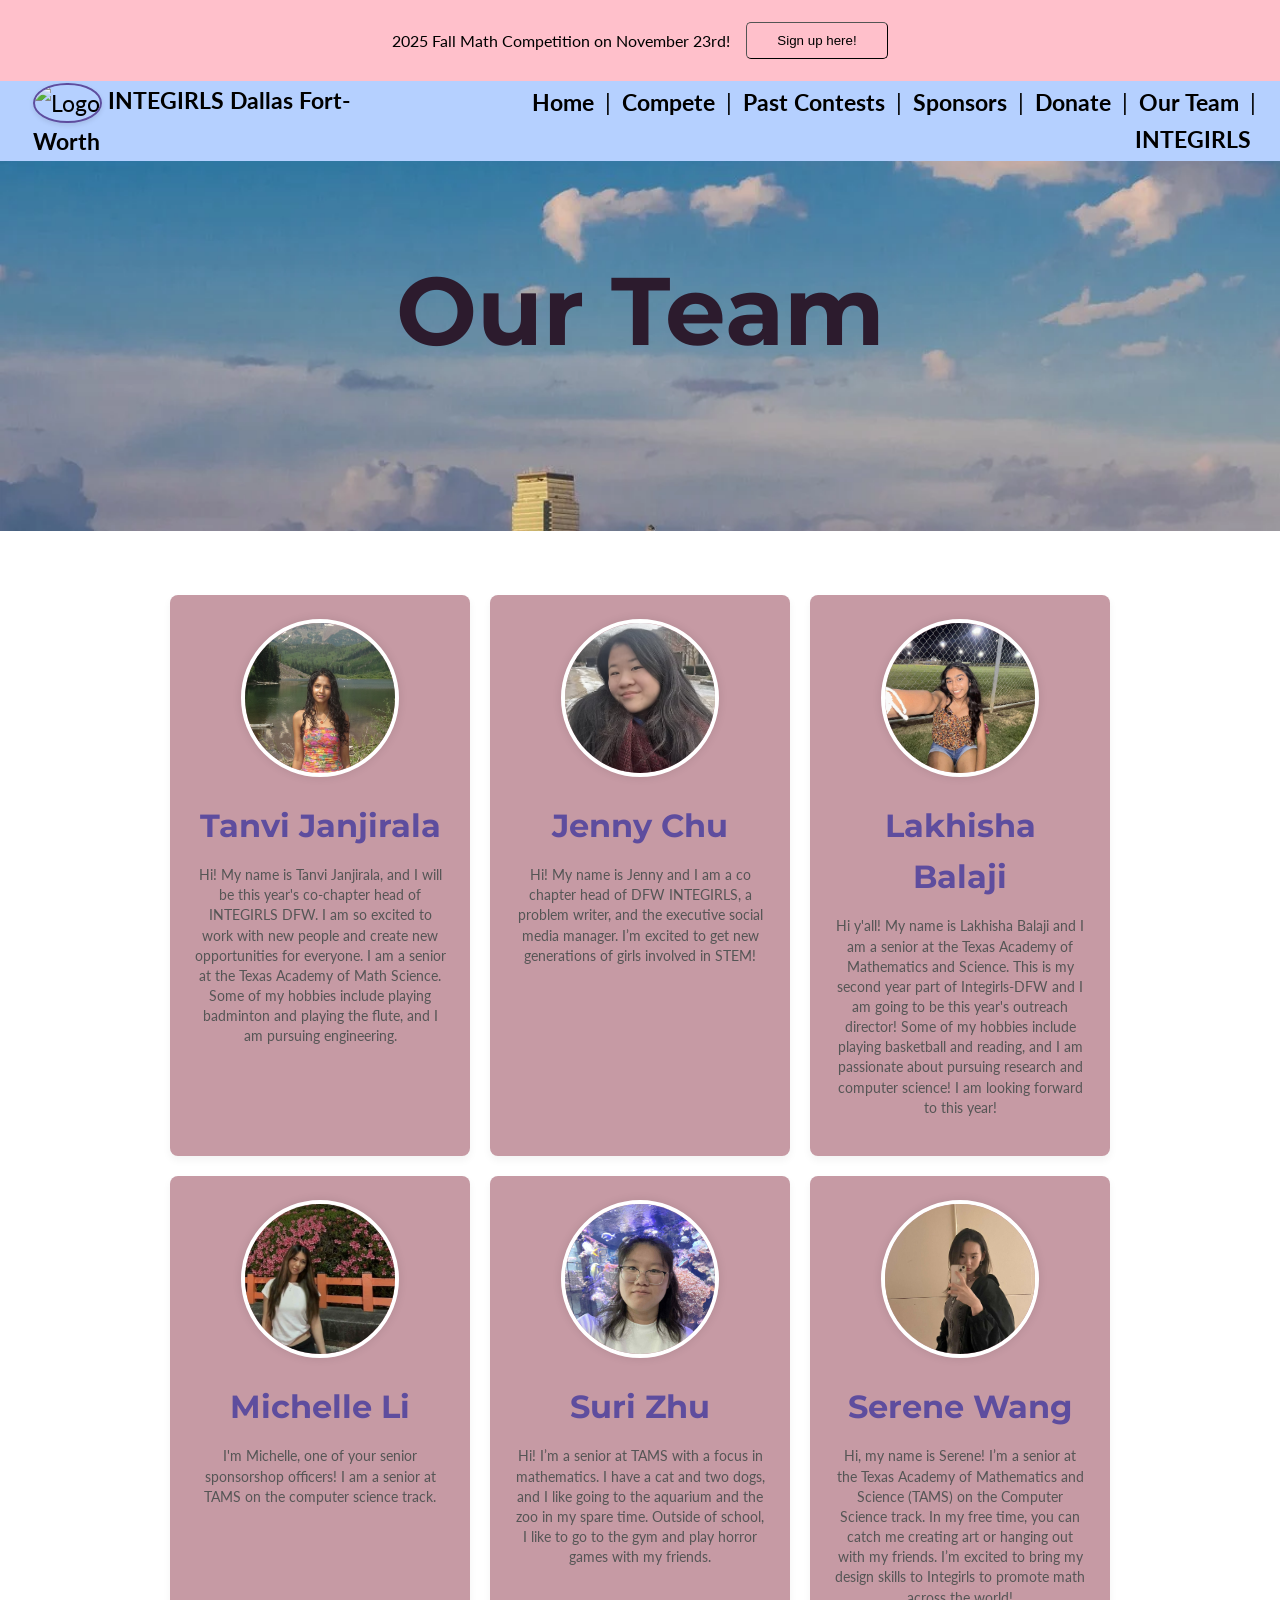
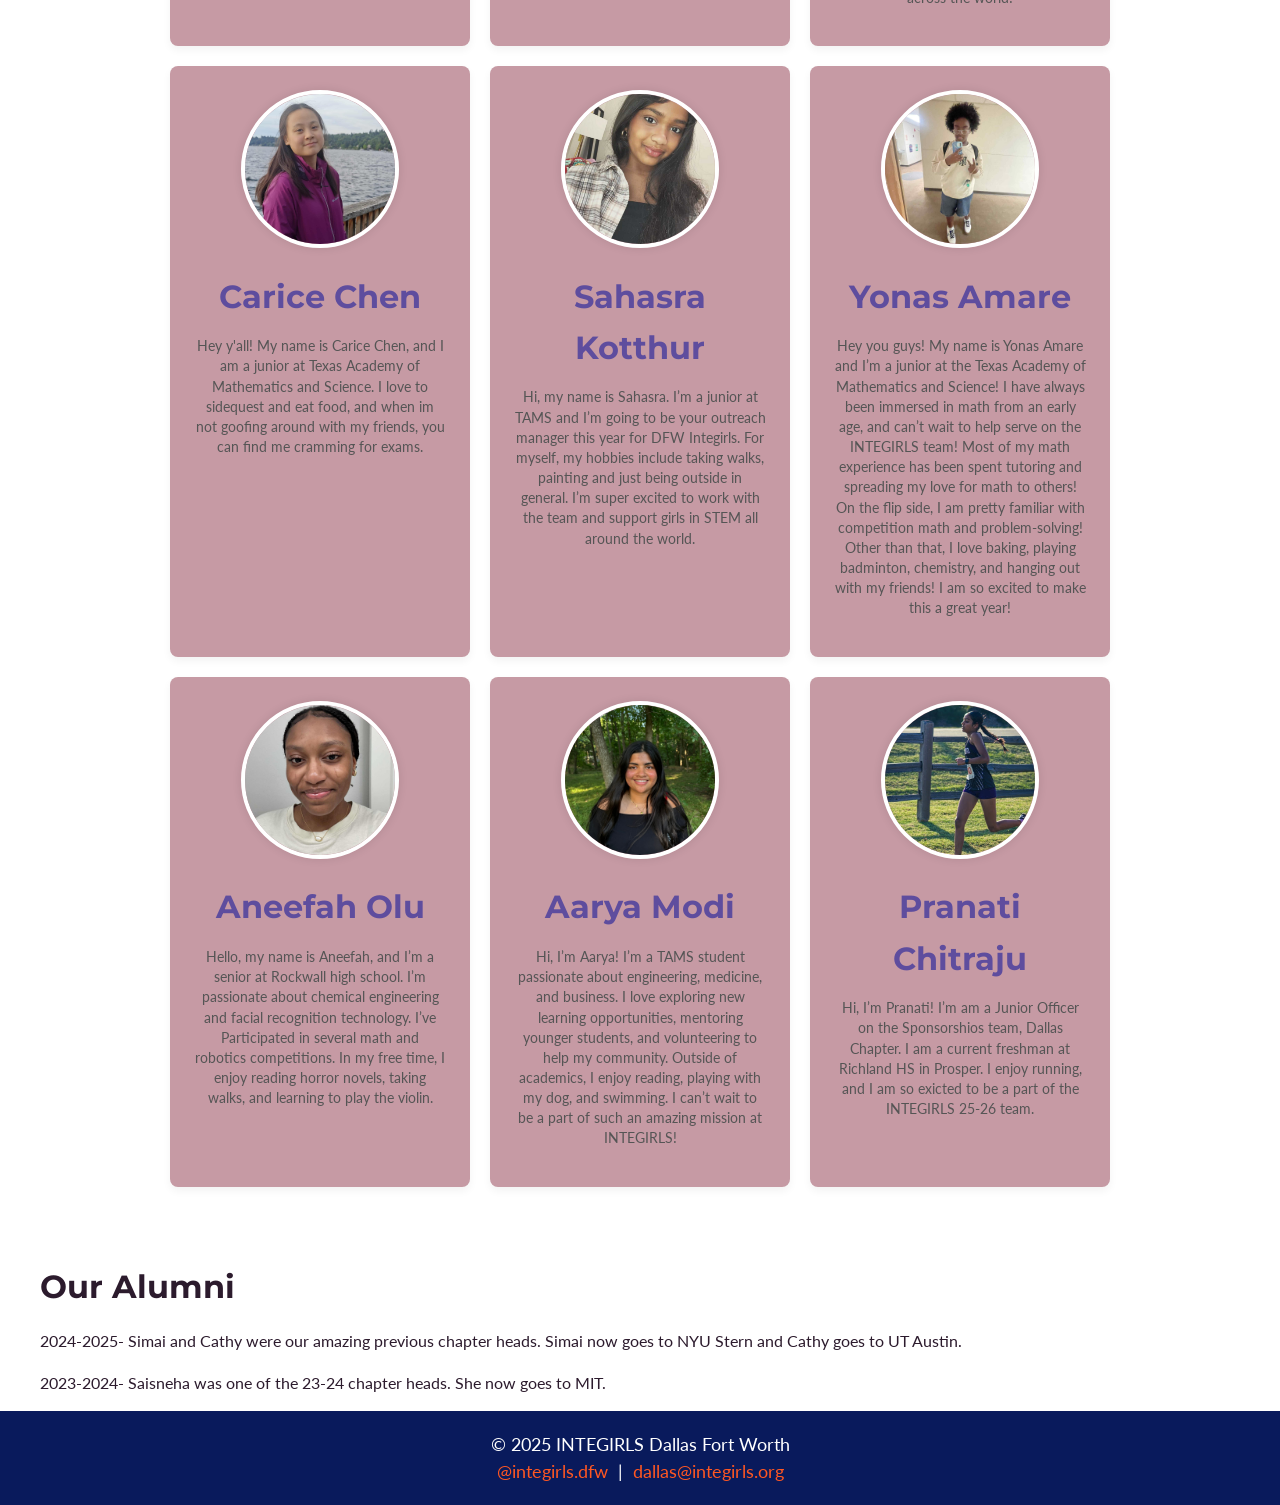
==== team/index.html @ 93d83780 "Initial commit" ====
<!DOCTYPE html>
<html lang="en">
<head>
    <meta charset="UTF-8">
    <meta name="viewport" content="width=device-width, initial-scale=1.0">
    <!--<link rel="icon" type="image/x-icon" href="../header-footer/ig_logo.jpg">-->
    <link rel="icon" type="image/png" href="../header-footer/favicon.ico">
    <title>About Us</title>
    <link rel="stylesheet" href="about-style.css">
    <link rel="stylesheet" href="../index-style.css">
    <link rel="preconnect" href="https://fonts.googleapis.com">
    <link rel="preconnect" href="https://fonts.gstatic.com" crossorigin>
    <link href="https://fonts.googleapis.com/css2?family=Lato:wght@400;700&family=Montserrat:wght@600;700&display=swap" rel="stylesheet">
</head>
<body>
    <!--Announcement bar-->
    <div id="announcement-placeholder">
        <script>
            fetch("../announcement/announcement.html")
            .then(response => response.text())
            .then(data => {
            document.getElementById("announcement-placeholder").innerHTML = data;
            });
        </script>
    </div>
    <div class="main-body">
        <!-- Header -->
        <div class="top-bar">
            <table style="width: 100%;">
                <tr>
                    <td style="text-align: left;">
                        <span style="line-height: 1"><b>  </b></span>
                        <img src="../header-footer/ig_logo.jpg" alt="Logo" class="header-logo">
                        <span style="line-height: 1"><b>INTEGIRLS Dallas Fort-Worth</b></span>
                    </td>
                    <td style="text-align: right;">
                        <a href="../index.html">Home</a> |
                        <a href="../compete/index.html">Compete</a> |
                        <a href="../pastcontests/index.html">Past Contests</a> |
                        <a href="../sponsors/index.html">Sponsors</a> |
                        <a href="../donate/index.html">Donate</a> |
                        <a href="index.html">Our Team</a> |
                        <a href="https://www.integirls.org/"  target="_blank">INTEGIRLS</a>
                    </td>
                </tr>
            </table>
        </div>
        <main>
            <section class="about-hero">
                <div class="container">
                    <h1 class="fade-in">Our Team</h1>
                </div>
            </section>

            <div class="container">
                <section class="team-section">
                    <div class="team-grid">
                        <!-- to add a team member: copy paste from <div class="team-member"> to </div> -->
                        <!-- to edit content: <h3> section is the name, <p> is the bio of the member -->
                        <!-- and to edit the photo upload the image online (using like imgbb or smt) then-->
                        <!-- copy paste the link for the photo into it. i would suggest changing photo to like -->
                        <!-- (Name)'s Photo or something -->
                        <!-- if you want to change the background photo at the top of the page, go to about-style.css -->
                        <!-- find .about-hero and similarly replace the url with the link to the photo -->
                        <div class="team-member">
                            <img src="/team/team.photos/tanvi.jpg" alt="Photo">
                            <h3>Tanvi Janjirala</h3>
                            <p>Hi! My name is Tanvi Janjirala, and I will be this year's co-chapter head of INTEGIRLS DFW. I am so excited to work with new people and create new opportunities for everyone. I am a senior at the Texas Academy of Math Science. Some of my hobbies include playing badminton and playing the flute, and I am pursuing engineering. </p>
                        </div>
                        <div class="team-member">
                            <img src="/team/team.photos/jenny.jpg" alt="Photo">
                            <h3>Jenny Chu</h3>
                            <p>Hi! My name is Jenny and I am a co chapter head of DFW INTEGIRLS, a problem writer, and the executive social media manager. I’m excited to get new generations of girls involved in STEM!
</p>
                        </div>
                        <div class="team-member">
                            <img src="/team/team.photos/lakhisa.jpeg" alt="Photo">
                            <h3>Lakhisha Balaji</h3>
                            <p>Hi y'all! My name is Lakhisha Balaji and I am a senior at the Texas Academy of Mathematics and Science. This is my second year part of Integirls-DFW and I am going to be this year's outreach director! Some of my hobbies include playing basketball and reading, and I am passionate about pursuing research and computer science! I am looking forward to this year!
</p>
                        </div>
                        <div class="team-member">
                            <img src="/team/team.photos/michelle.jpeg" alt="Photo">
                            <h3>Michelle Li</h3>
                            <p>I'm Michelle, one of your senior sponsorshop officers! I am a senior at TAMS on the computer science track.</p>
                        </div>
                        <div class="team-member">
                            <img src="/team/team.photos/suri.jpeg" alt="Photo">
                            <h3>Suri Zhu</h3>
                            <p>Hi! I’m a senior at TAMS with a focus in mathematics. I have a cat and two dogs, and I like going to the aquarium and the zoo in my spare time. Outside of school, I like to go to the gym and play horror games with my friends.
</p>
                        </div>
                        <div class="team-member">
                            <img src="/team/team.photos/serene.jpeg" alt="Photo">
                            <h3>Serene Wang</h3>
                            <p>Hi, my name is Serene! I’m a senior at the Texas Academy of Mathematics and Science (TAMS) on the Computer Science track. In my free time, you can catch me creating art or hanging out with my friends. I’m excited to bring my design skills to Integirls to promote math across the world!
</p>
                        </div>
                        <div class="team-member">
                            <img src="/team/team.photos/carice.jpeg" alt="Photo">
                            <h3>Carice Chen</h3>
                            <p>Hey y'all! My name is Carice Chen, and I am a junior at Texas Academy of Mathematics and Science. I love to sidequest and eat food, and when im not goofing around with my friends, you can find me cramming for exams.
</p>
                        </div>
                        <div class="team-member">
                            <img src="/team/team.photos/sahasra.jpeg" alt="Photo">
                            <h3>Sahasra Kotthur</h3>
                            <p>Hi, my name is Sahasra. I’m a junior at TAMS and I’m going to be your outreach manager this year for DFW Integirls. For myself, my hobbies include taking walks, painting and just being outside in general. I’m super excited to work with the team and support girls in STEM all around the world.<p>
                        </div>
                        <div class="team-member">
                            <img src="/team/team.photos/yonas.jpeg" alt="Photo">
                            <h3>Yonas Amare</h3>
                            <p>Hey you guys! My name is Yonas Amare and I’m a junior at the Texas Academy of Mathematics and Science! I have always been immersed in math from an early age, and can’t wait to help serve on the INTEGIRLS team! Most of my math experience has been spent tutoring and spreading my love for math to others! On the flip side, I am pretty familiar with competition math and problem-solving! Other than that, I love baking, playing badminton, chemistry, and hanging out with my friends! I am so excited to make this a great year!
</p>
                        </div>
                        <div class="team-member">
                            <img src="/team/team.photos/aneefah.jpeg" alt="Photo">
                            <h3>Aneefah Olu</h3>
                            <p>Hello, my name is Aneefah, and I’m a senior at Rockwall high school. I’m passionate about chemical engineering and facial recognition technology. I’ve
Participated in several math and robotics competitions. In my free time, I enjoy reading horror novels, taking walks, and learning to play the violin.</p>
                        </div>
                        <div class="team-member">
                            <img src="/team/team.photos/aarya.jpeg" alt="Photo">
                            <h3>Aarya Modi</h3>
                            <p>Hi, I’m Aarya! I’m a TAMS student passionate about engineering, medicine, and business. I love exploring new learning opportunities, mentoring younger students, and volunteering to help my community. Outside of academics, I enjoy reading, playing with my dog, and swimming. I can’t wait to be a part of such an amazing mission at INTEGIRLS!
</p>
                        </div>
                        <div class="team-member">
                            <img src="/team/team.photos/Pranati.jpg" alt="Photo">
                            <h3>Pranati Chitraju</h3>
                            <p>Hi, I’m Pranati! I’m am a Junior Officer on the Sponsorshios team, Dallas Chapter. I am a current freshman at Richland HS in Prosper. I enjoy running, and I am so exicted to be a part of the INTEGIRLS 25-26 team.
</p>
                        </div>
                      
        
                        </div>
                </section>
                <section class="Our Alumni!">
                <h2>Our Alumni</h2>
                <p>2024-2025- Simai and Cathy were our amazing previous chapter heads. Simai now goes to NYU Stern and Cathy goes to UT Austin.
                </p>
                <p>2023-2024- Saisneha was one of the 23-24 chapter heads. She now goes to MIT.
                </p>
            </section>

            </div>
        </main>

        <!-- Footer -->
        <div class="footer">
            <div>© 2025 INTEGIRLS Dallas Fort Worth</div>
            <div>
                <a href="https://www.instagram.com/integirls.dfw" target="_blank">@integirls.dfw</a> |
                <a href="mailto:dallas@integirls.org">dallas@integirls.org</a>
            </div>
        </div>
    </div>
</body>
</html>
---- team/about-style.css ----
/* basic colors and stuff */
:root {
    --primary-color: #5e4d9e;
    --dark-color: #2c1b2d;
    --light-color: #C69AA4;
    --notsolight-color: #B58A94;
    --white-color: #ffffff;
    --header-font: 'Montserrat', sans-serif;
    --body-font: 'Lato', sans-serif;
    margin: 0 auto;
    padding: 0 0px;
}

/* body styles */
body {
    font-family: var(--body-font);
    background-color: var(--white-color);
    margin: 0;
    color: var(--dark-color);
    line-height: 1.6;
    overscroll-behavior: none;
}

main-body {
    padding-top: 9vh;
}

.container {
    max-width: 1200px;
    margin: 0 auto;
    padding: 0 20px;
}

/* heading styles */
h1, h2, h3 {
    font-family: var(--header-font);
    font-weight: 700;
}

/* about page stuff -- u can change the url of the photo depending on what you want the header to be */

.about-hero {
    background-image: url('/dallas.jpg'); /* replace with your chapter's background image */
    background-size: cover;
    background-position: center;
    background-attachment: fixed; /* allows the background image to stay fixed while scrolling */
    height: 50vh;
    margin: 0;
    text-align: center;
    display: flex;
    align-items: center;
    justify-content: center;
    color: var(--dark-color);
}

.team-section {
    padding: 4rem 0;
    background-color: #fff;
}

.team-section h2 {
    text-align: center;
    margin-bottom: 2rem;
    font-size: 2rem;
    color: var(--dark-color);
}

.team-grid {
    display: flex;
    flex-wrap: wrap;
    justify-content: center;
    gap: 20px;
}

.team-member {
    background: var(--light-color);
    padding: 1.5rem;
    width: 300px;
    box-sizing: border-box;
    text-align: center;
    border-radius: 8px;
    box-shadow: 0 4px 8px rgba(0,0,0,0.05);
    transition: transform 0.2s ease-in-out;
}

.team-member:hover {
    transform: translateY(-5px);
}

.team-member img {
    width: 150px;
    height: 150px;
    border-radius: 50%;
    object-fit: cover;
    border: 4px solid var(--white-color);
    box-shadow: 0 0 10px rgba(0,0,0,0.1);
}

.team-member h3 {
    margin-top: 1rem;
    color: var(--primary-color);
}

.team-member p {
    font-size: 0.9rem;
    line-height: 1.4;
    color: #555;
}
---- index-style.css ----
/* Part of the following is from the about section (global css):*/
:root {
    --primary-color: #5e4d9e;
    --dark-color: #2c1b2d;
    --light-color: #C69AA4;
    --notsolight-color: #B58A94;
    --white-color: #ffffff;
    --header-font: 'Montserrat', sans-serif;
    --body-font: 'Lato', sans-serif;
    margin: 0 auto;
    padding: 0 0px;
}

/* body styles */
body {
    font-family: var(--body-font);
    background-color: var(--white-color);
    margin: 0;
    color: var(--dark-color);
    line-height: 1.6;
    overscroll-behavior: none;
}

.main-body {
    padding-top: 9vh;
}

/* heading styles */
h1, h2, h3, h4 {
    font-family: var(--header-font);
    font-weight: 700;
    margin: 10px 0 0 0; /* maybe this could be changed elsewhere? */
}

h1 {
    font-size: 6rem;
}

h2, h3 {
    font-size: 2rem;
}

h4 {
    font-size: 1.5rem;
    text-align: left;
}

p{
    font-size: 1rem;
}

/*homepage css:*/
.hero {
    background-image: url('/dallas.jpg'); /* replace with your chapter's background image */
    background-size: cover;
    background-position: center;
    background-attachment: fixed; /* allows the background image to stay fixed while scrolling */
    height: 100vh;
    margin: 0;
    text-align: center;
    display: flex;
    align-items: center;
    justify-content: center;
    color: var(--dark-color);
}

.mission{
    background-color: var(--light-color);
    text-align: center;
    padding: 10px 80px;
}

.faq{
    background-color: var(--notsolight-color);
    text-align: center;
    padding: 10px 80px;
}

.long-announcement {
    background-color: var(--white-color);
    text-align: center;
    padding: 10px 80px;
}

/* animating fade-in title */
.fade-in {
  opacity: 0;
  transform: translateY(20px);
  animation: fadeUp 1s ease-out forwards;
}

@keyframes fadeUp {
  to {
    opacity: 1;
    transform: translateY(0);
  }
}

/* Header styles */
.top-bar {
    position: fixed;
    width: 96%;
    z-index: 9999;
    height: 80px;
    background: #b5d0ff;
    font-size: 23px;
    color: black;
    display: flex;
    justify-content: space-between;
    align-items: center;
    padding: 0 30px;
}

/* Logo styling for circular appearance */
.header-logo {
    width: 40px;
    height: 40px;
    border-radius: 50%;
    object-fit: cover;
    vertical-align: middle;
    border: 2px solid var(--primary-color);
    box-shadow: 0 2px 5px rgba(0, 0, 0, 0.1);
}

.top-bar a {
    color: black;
    text-decoration: none;
    margin: 0 5px;
    font-weight: bold;
}

.top-bar a:hover {
    text-decoration: underline;
}

/* Footer styles */
.footer {
    background: #091a5c;
    padding: 20px 10px;
    text-align: center;
    font-size: 18px;
    color: white;
    line-height: 1.5;
    min-height: 80px;
    display: flex;
    align-items: center;
    justify-content: center;
    flex-direction: column;
    box-sizing: border-box;
    width: 100%;
}

.footer a {
    color: #FF5722;
    text-decoration: none;
    margin: 0 5px;
}

.footer a:hover {
    color: #E91E63;
}
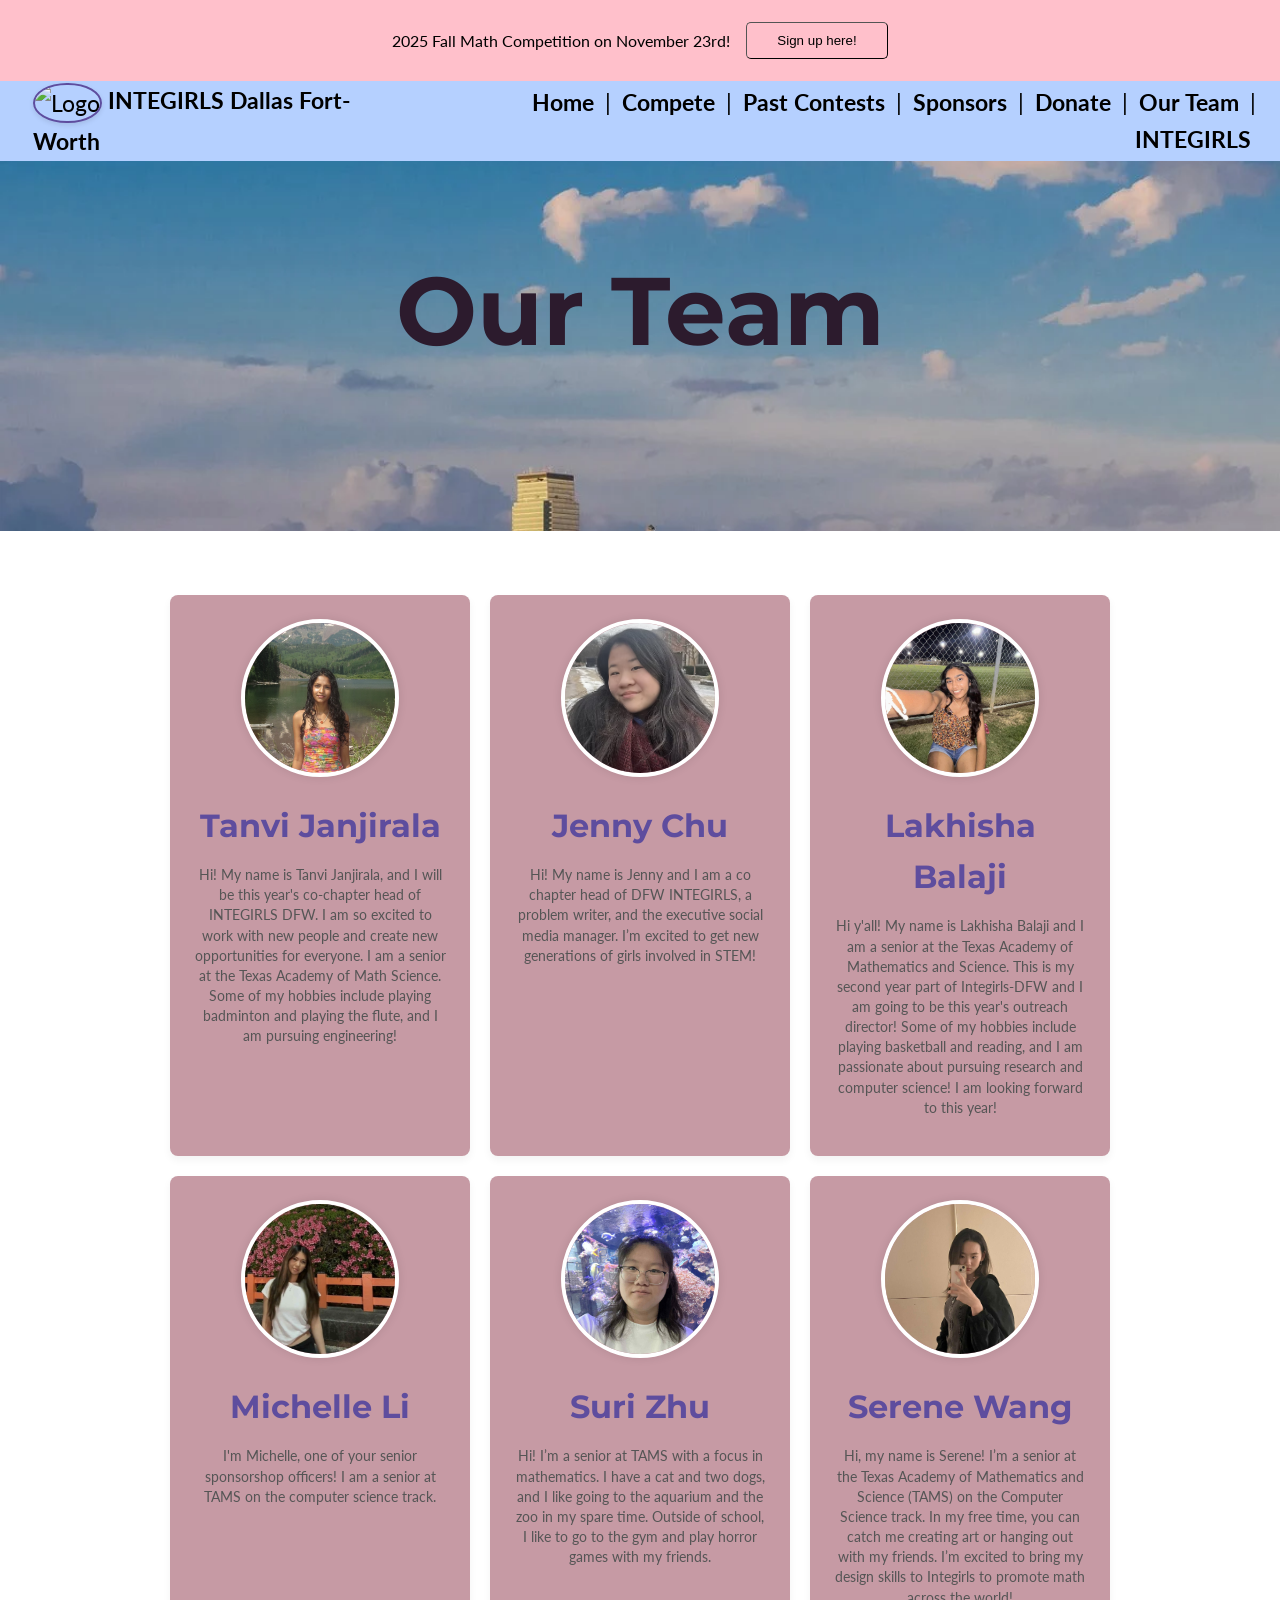
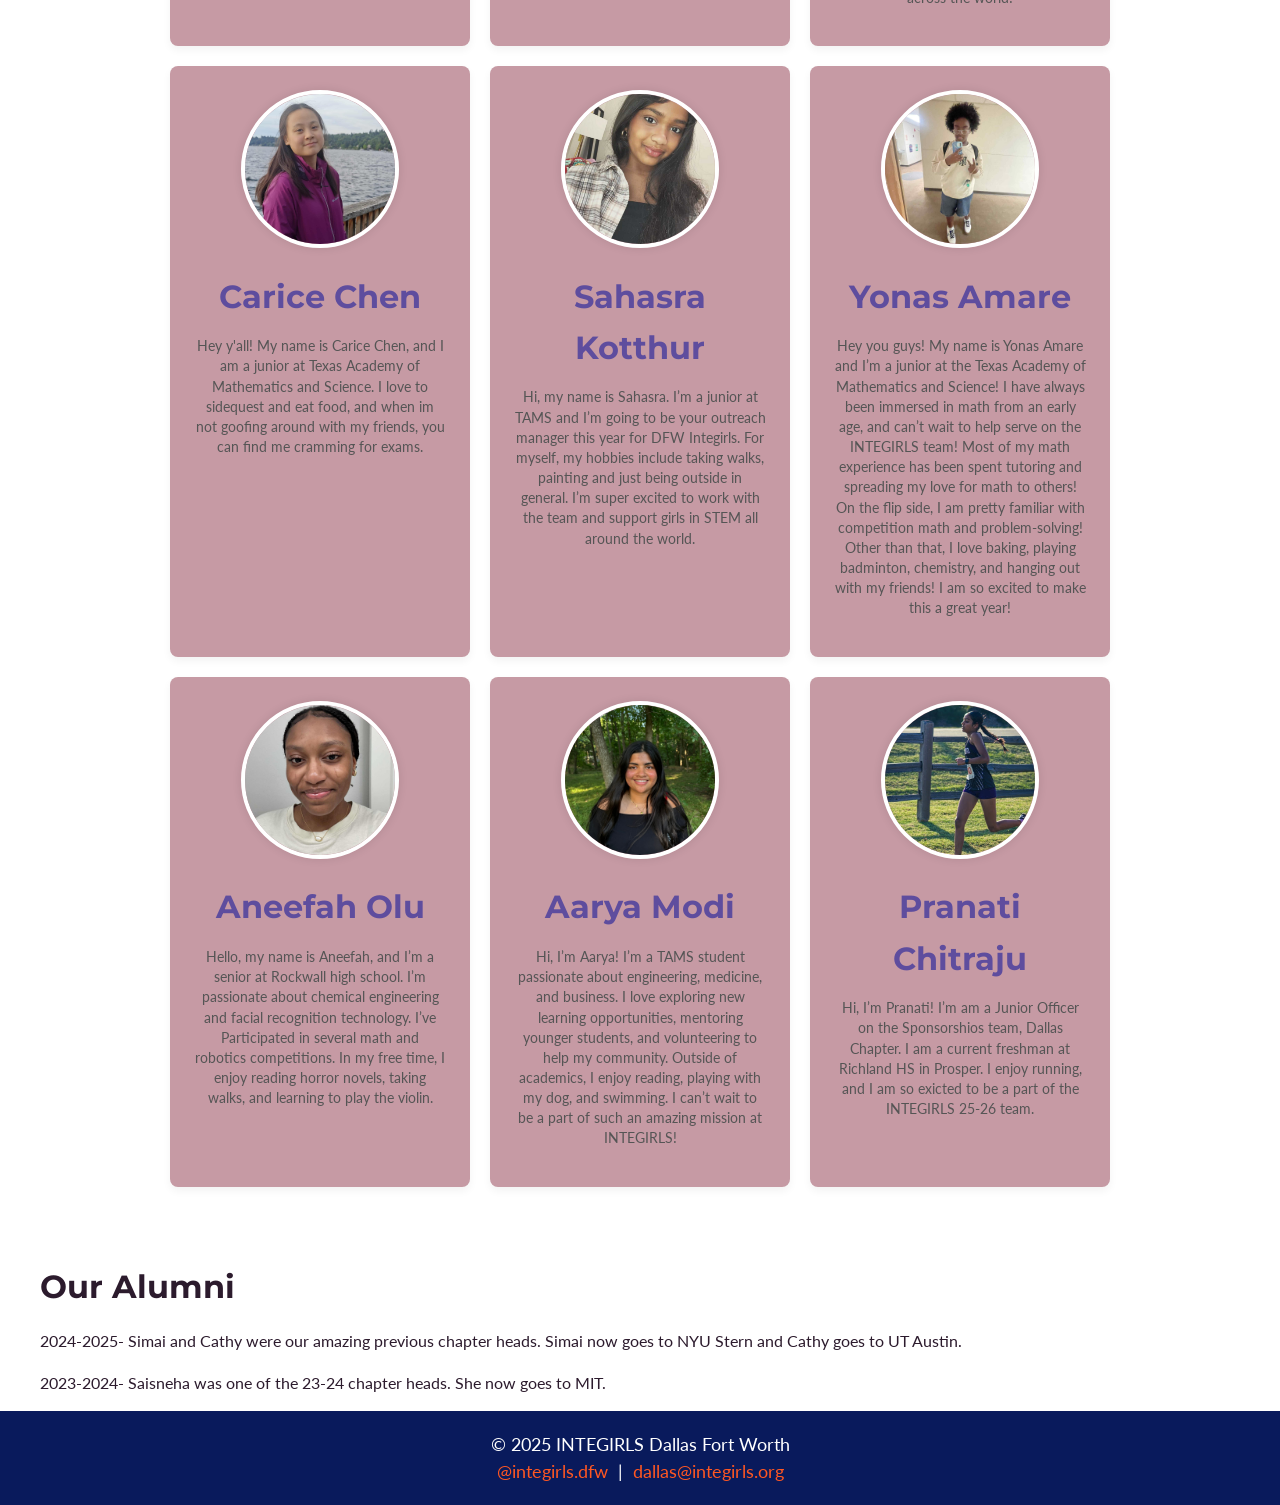
==== commit 60804a52: "Update index.html" ====
--- a/team/index.html
+++ b/team/index.html
@@ -65,7 +65,7 @@
                         <div class="team-member">
                             <img src="/team/team.photos/tanvi.jpg" alt="Photo">
                             <h3>Tanvi Janjirala</h3>
-                            <p>Hi! My name is Tanvi Janjirala, and I will be this year's co-chapter head of INTEGIRLS DFW. I am so excited to work with new people and create new opportunities for everyone. I am a senior at the Texas Academy of Math Science. Some of my hobbies include playing badminton and playing the flute, and I am pursuing engineering. </p>
+                            <p>Hi! My name is Tanvi Janjirala, and I will be this year's co-chapter head of INTEGIRLS DFW. I am so excited to work with new people and create new opportunities for everyone. I am a senior at the Texas Academy of Math Science. Some of my hobbies include playing badminton and playing the flute, and I am pursuing engineering! </p>
                         </div>
                         <div class="team-member">
                             <img src="/team/team.photos/jenny.jpg" alt="Photo">
